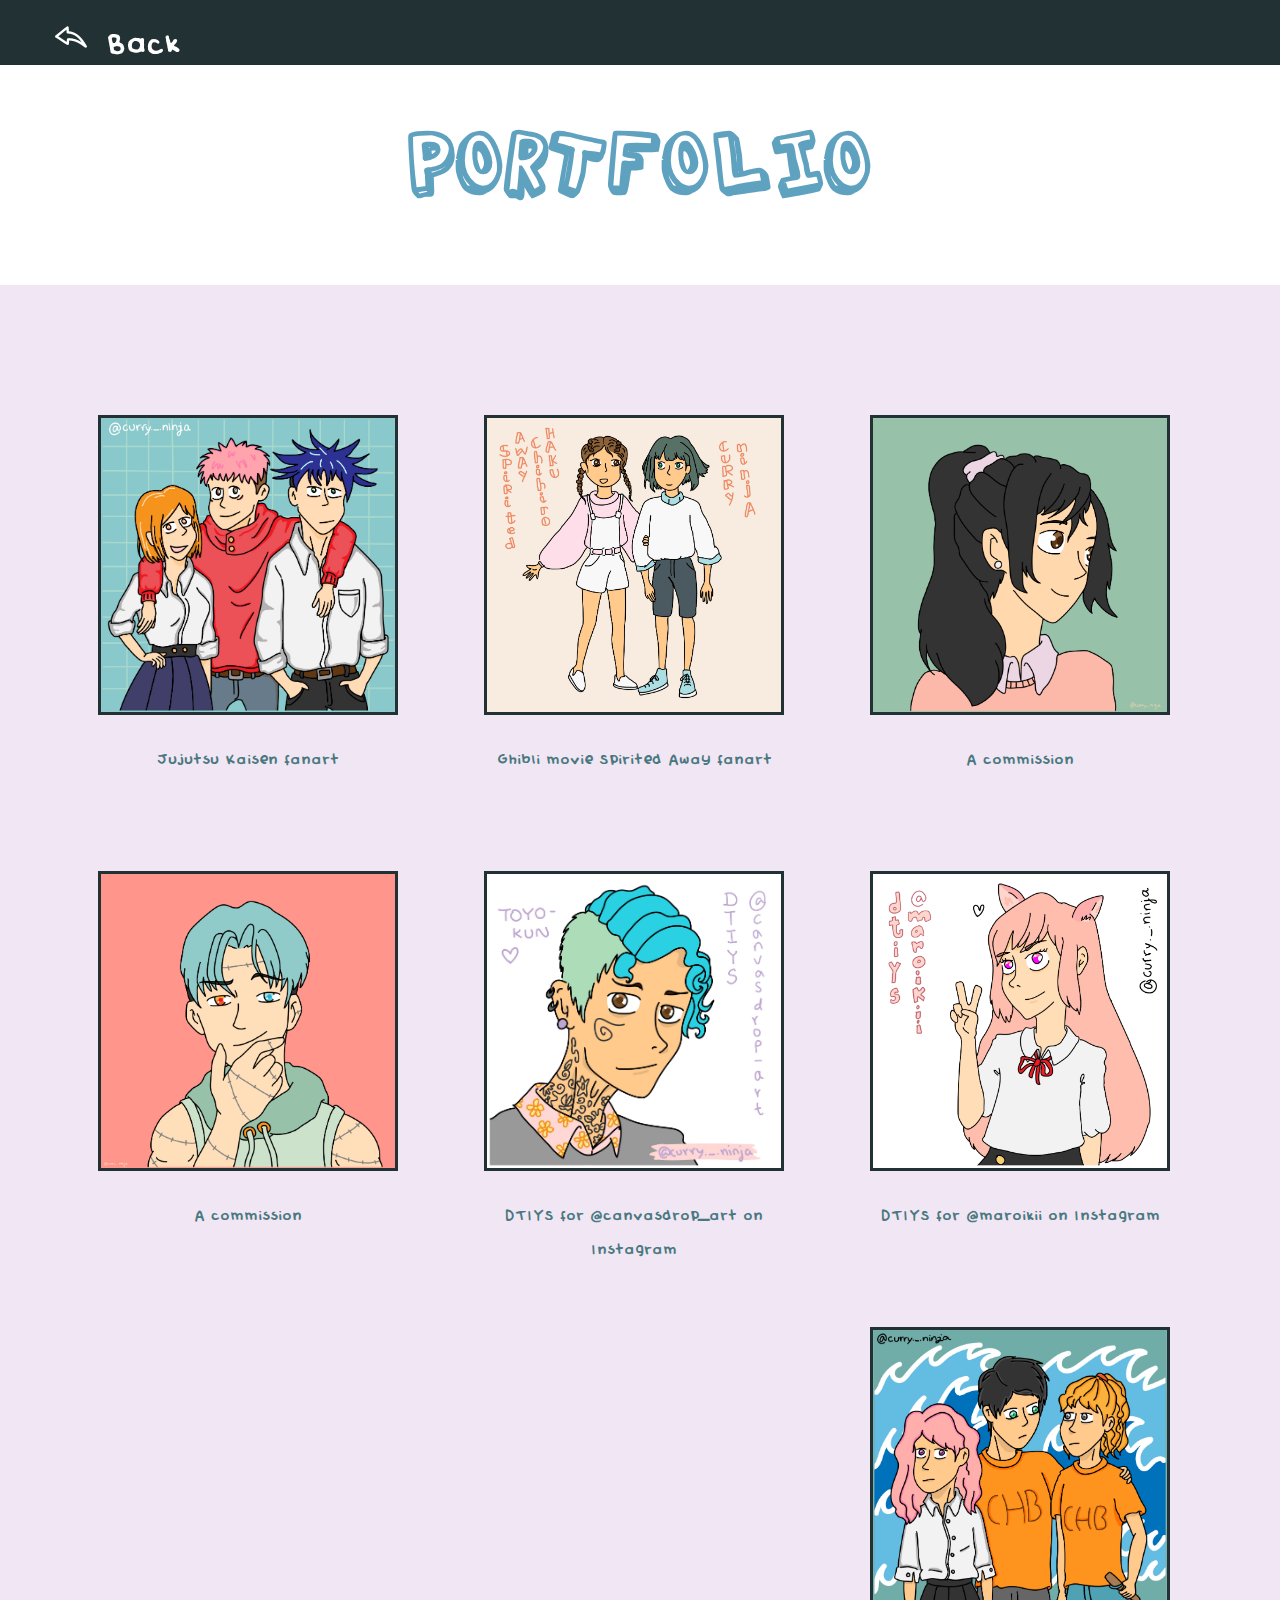
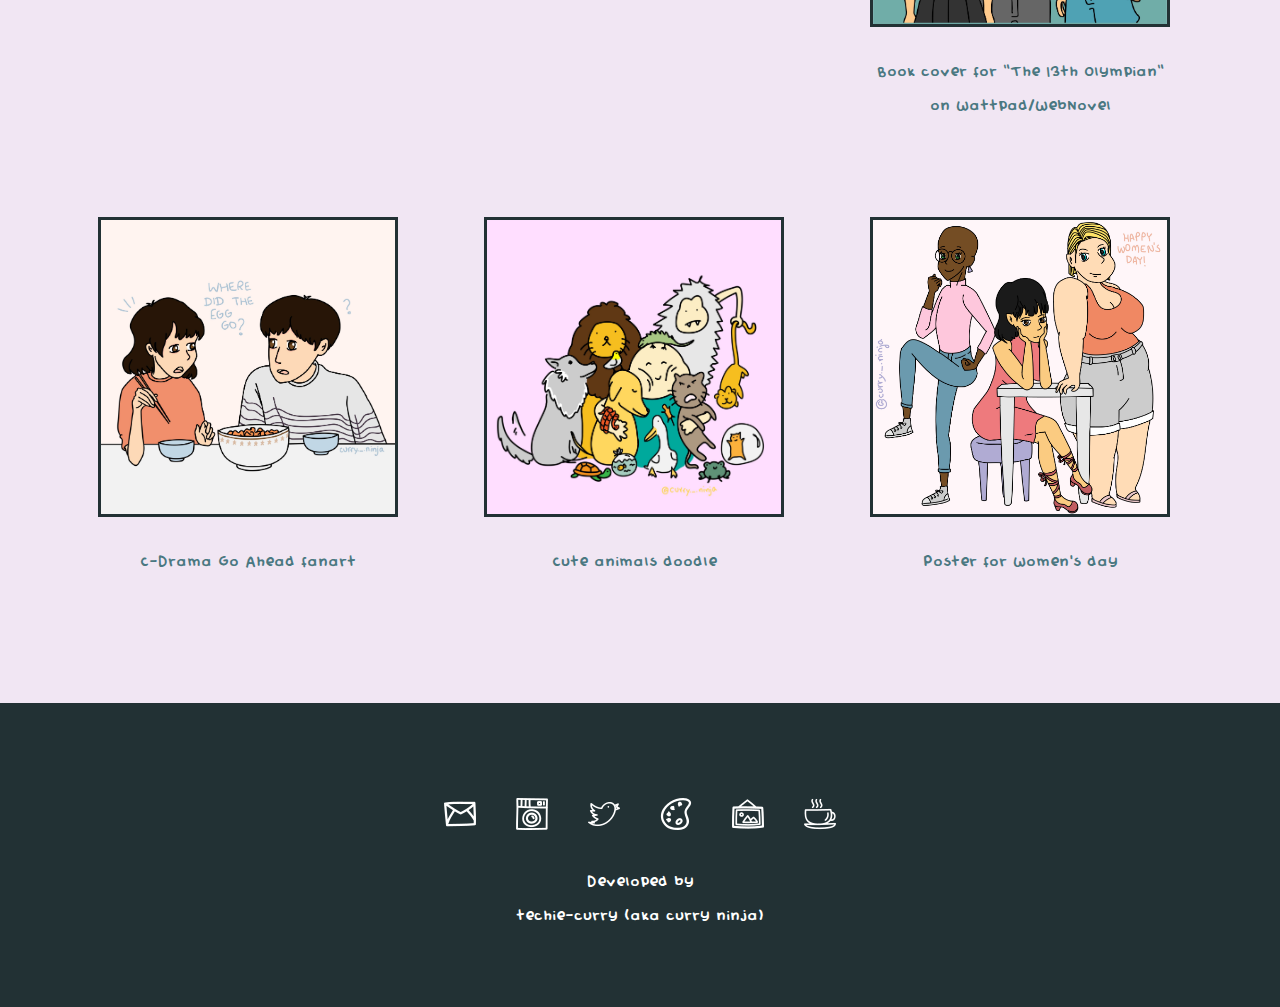
==== portfolio.html @ ada50e68 "initial commit" ====
<!DOCTYPE html>
<html>

<head>
  <meta charset="utf-8">
  <meta name="viewport" content="width=device-width, initial-scale=1.0">
  <title>CurryNinja</title>

  <link rel="icon" href="images/logo-paint.png">

  <link rel="stylesheet" type="text/css" href="stylesheet-portfolio.css">
  <link rel="stylesheet" type="text/css" href="responsive-portfolio.css">
</head>

<body>

  <!-- HEADER ------------------------------------------->

  <header>
    <div class="container">
      <div class="back">
        <a href="index.html"><img src = "images/logo-back.png" oncontextmenu="return false;">Back</a>
      </div>
    </div>
  </header>

  <!----------------------------------------------------->






  <!-- TOP ---------------------------------------------->

  <div class="top-wrapper">
    <h1>PORTFOLIO</h1>
  </div>

  <!----------------------------------------------------->






  <!-- PORTFOLIO ---------------------------------------->

  <div class="portfolio-wrapper">
    <div class="container">

      <div class="portfolio">
        <div class="drawing">
          <a href = "https://www.instagram.com/p/CNaFxhThSns/?utm_source=ig_web_copy_link" target=_blank><img src="images/1.jpg" height="300" width="300" oncontextmenu="return false;"></a>
        </div>
        <p class="caption">Jujutsu Kaisen fanart</p>
      </div>

      <div class="portfolio">
        <div class="drawing">
          <a href = "https://www.instagram.com/p/CNM8a5vBcYj/?utm_source=ig_web_copy_link" target=_blank><img src="images/2.jpg" height="300" width="300" oncontextmenu="return false;"></a>
        </div>
        <p class="caption">Ghibli movie Spirited Away fanart</p>
      </div>

      <div class="portfolio">
        <div class="drawing">
          <a href = "https://www.instagram.com/p/CNxbxNKBAOL/?utm_source=ig_web_copy_link" target=_blank><img src="images/3.jpg" height="300" width="300" oncontextmenu="return false;"></a>
        </div>
        <p class="caption">A commission</p>
      </div>

      <div class="portfolio">
        <div class="drawing">
          <a href = "https://www.instagram.com/p/CNyu3ddhyWX/?utm_source=ig_web_copy_link" target=_blank><img src="images/4.jpg" height="300" width="300" oncontextmenu="return false;"></a>
        </div>
        <p class="caption">A commission</p>
      </div>

      <div class="portfolio">
        <div class="drawing">
          <a href = "https://www.instagram.com/p/CM2CcdZBlGm/?utm_source=ig_web_copy_link" target=_blank><img src="images/5.jpg" height="300" width="300" oncontextmenu="return false;"></a>
        </div>
        <p class="caption">DTIYS for @canvasdrop_art on Instagram</p>
      </div>

      <div class="portfolio">
        <div class="drawing">
          <a href = "https://www.instagram.com/p/CM4-lOSB3U6/?utm_source=ig_web_copy_link" target=_blank><img src="images/6.jpg" height="300" width="300" oncontextmenu="return false;"></a>
        </div>
        <p class="caption">DTIYS for @maroikii on Instagram</p>
      </div>

      <div class="portfolio">
        <div class="drawing">
          <a href = "https://www.instagram.com/p/CNjtvC_h6W_/?utm_source=ig_web_copy_link" target=_blank><img src="images/7.jpg" height="300" width="300" oncontextmenu="return false;"></a>
        </div>
        <p class="caption">Book cover for "The 13th Olympian" on Wattpad/WebNovel</p>
      </div>

      <div class="portfolio">
        <div class="drawing">
          <a href = "https://www.instagram.com/p/CMUZdmrrEdI/?utm_source=ig_web_copy_link" target=_blank><img src="images/8.jpg" height="300" width="300" oncontextmenu="return false;"></a>
        </div>
        <p class="caption">C-Drama Go Ahead fanart</p>
      </div>

      <div class="portfolio">
        <div class="drawing">
          <a href = "https://www.instagram.com/p/CMj2_ulhbhz/?utm_source=ig_web_copy_link" target=_blank><img src="images/9.jpg" height="300" width="300" oncontextmenu="return false;"></a>
        </div>
        <p class="caption">Cute animals doodle</p>
      </div>

      <div class="portfolio">
        <div class="drawing">
          <a href = "https://www.instagram.com/p/CMKZTgSLp9M/?utm_source=ig_web_copy_link" target=_blank><img src="images/10.jpg" height="300" width="300" oncontextmenu="return false;"></a>
        </div>
        <p class="caption">Poster for Women's day</p>
      </div>

      <div class="clear"></div>

    </div>
  </div>

  <!----------------------------------------------------->






  <!-- FOOTER ------------------------------------------->

  <footer id="footer">
    <div class="container">

      <div class="icons">
        <a href="mailto:curryninja606@gmail.com"><img src = "images/logo-mail.png" oncontextmenu="return false;"></a>
        <a href="http://instagram.com/curry._.ninja" target=_blank><img src = "images/logo-ig.png" oncontextmenu="return false;"></a>
        <a href="http://twitter.com/_curry_ninja_" target=_blank><img src = "images/logo-twitter.png" oncontextmenu="return false;"></a>
        <a href="https://www.fiverr.com/curry_ninja?up_rollout=true" target=_blank><img src = "images/logo-paint.png" oncontextmenu="return false;"></a>
        <a href="https://curry-ninja.creator-spring.com/" target=_blank><img src = "images/logo-prints.png" oncontextmenu="return false;"></a>
        <a href="https://ko-fi.com/curryninja" target=_blank><img src = "images/logo-coffee.png" oncontextmenu="return false;"></a>
      </div>

      <div class="credits">
        <p>Developed by<br>techie-curry (aka curry ninja)</p>
      </div>

    </div>
  </footer>

  <!----------------------------------------------------->

</body>
</html>
---- stylesheet-portfolio.css ----
* {
  box-sizing: border-box;
}

html, body,
h1, h2, h3, p, div {
  margin: 0;
  padding: 0;
}

body {
  font-family: 'Lemons Can Fly', sans-serif;
  font-size: 30px;
}

a {
  text-decoration: none;
}

.clear {
  clear: left;
}

@font-face {
  font-family: 'Action Jackson';
  src: url('fonts/actionj.ttf');
}

@font-face {
  font-family: 'Lemons Can Fly';
  src: url('fonts/Lemons Can Fly.ttf');
}

:root {
  --pink: #F1E6F3;
  --oxford-blue: #223134;

  --font-body: 'Lemons Can Fly', sans-serif;
  --font-heading: 'Action Jackson', sans-serif;
}

.container {
  max-width: 1170px;
  margin: 0 auto;
}

/********************************************************/






/************************ HEADER ************************/

header {
  height: 65px;
  width: 100%;
  background-color: var(--oxford-blue);
  position: fixed;
  top: 0;
  z-index: 10;
}

.back {
  float: left;
  margin-right: -25px;
}

.back img {
  padding-right: 20px;
}

.back a {
  line-height: 65px;
  color: white;
  display: block;
  float: left;
  font-size: 60px;
}

.back img:hover {
  color: #B8E3F7;
}

/********************************************************/






/************************ TOP ***************************/

.top-wrapper {
  padding: 60px 0;
  margin-top: 65px;
  color: #5FA2C0;
  text-align: center;
  transition: all 2s;
}

.top-wrapper h1 {
  font-family: var(--font-heading);
  margin-bottom: 10px;
  font-size: 85px;
}

/********************************************************/






/************************ PORTFOLIO *********************/

.portfolio-wrapper {
  padding: 80px 0;
  text-align: center;
  background-color: #F1E6F3;
}

.portfolio {
  padding: 50px 0;
  float: left;
  width: 33%;
}

.drawing {
  position: relative;
  opacity: 1;
}

.drawing:active {
  top: 7px;
}

.drawing:hover {
  transition: all .5s;
  transform: scale(1.05);
}

.drawing img {
  border: 3px solid var(--oxford-blue);
}

.caption {
  display: inline-block;
  margin-top: 15px;
  color: #4A7881;
  width: 80%;
}

.btn {
  padding: 12px 24px;
  color: white;
  display: inline-block;
}

/********************************************************/






/************************ FOOTER ************************/

footer {
  text-align: center;
  background-color: var(--oxford-blue);
  bottom: 0;
  padding: 80px 0;
  width: 100%;
}

.icons {
  display: inline-block;
}

.icons a {
  padding: 15px 20px;
  float: left;
  border-radius: 50%;
  cursor: pointer;
}

.icons a:hover {
  background-color: black;
}

.credits {
  color: white;
}
---- responsive-portfolio.css ----
@media all and (max-width: 1024px) {

  .back {
    -webkit-tap-highlight-color: transparent;
  }

  .top-wrapper h1 {
    margin-bottom: 10px;
    font-size: 50px;
  }

  .portfolio {
    padding: 20px 0;
    float: left;
    width: 50%;
    -webkit-tap-highlight-color: transparent;
  }

  .icons a {
    width: 16.66%;
    -webkit-tap-highlight-color: transparent;
  }

}

/********************************************************/






/************************ TABLETS ***********************/

@media all and (max-width: 1000px) {

  .back {
    -webkit-tap-highlight-color: transparent;
  }

  .top-wrapper h1 {
    margin-bottom: 10px;
    font-size: 50px;
  }

  .portfolio {
    padding: 20px 0;
    float: left;
    width: 50%;
    -webkit-tap-highlight-color: transparent;
  }

  .icons a {
    width: 16.66%;
    -webkit-tap-highlight-color: transparent;
  }

}

/********************************************************/






/************************ SMARTPHONES *******************/

@media all and (max-width: 670px) {

  .back {
    -webkit-tap-highlight-color: transparent;
  }

  .top-wrapper h1 {
    margin-bottom: 10px;
    font-size: 50px;
  }

  .portfolio {
    padding: 20px 0;
    float: left;
    width: 100%;
    -webkit-tap-highlight-color: transparent;
  }

  .icons a {
    width: 16.66%;
    -webkit-tap-highlight-color: transparent;
    padding: 10px 13px 3px 13px;
  }

  .credits {
    font-size: 30px;
  }

}
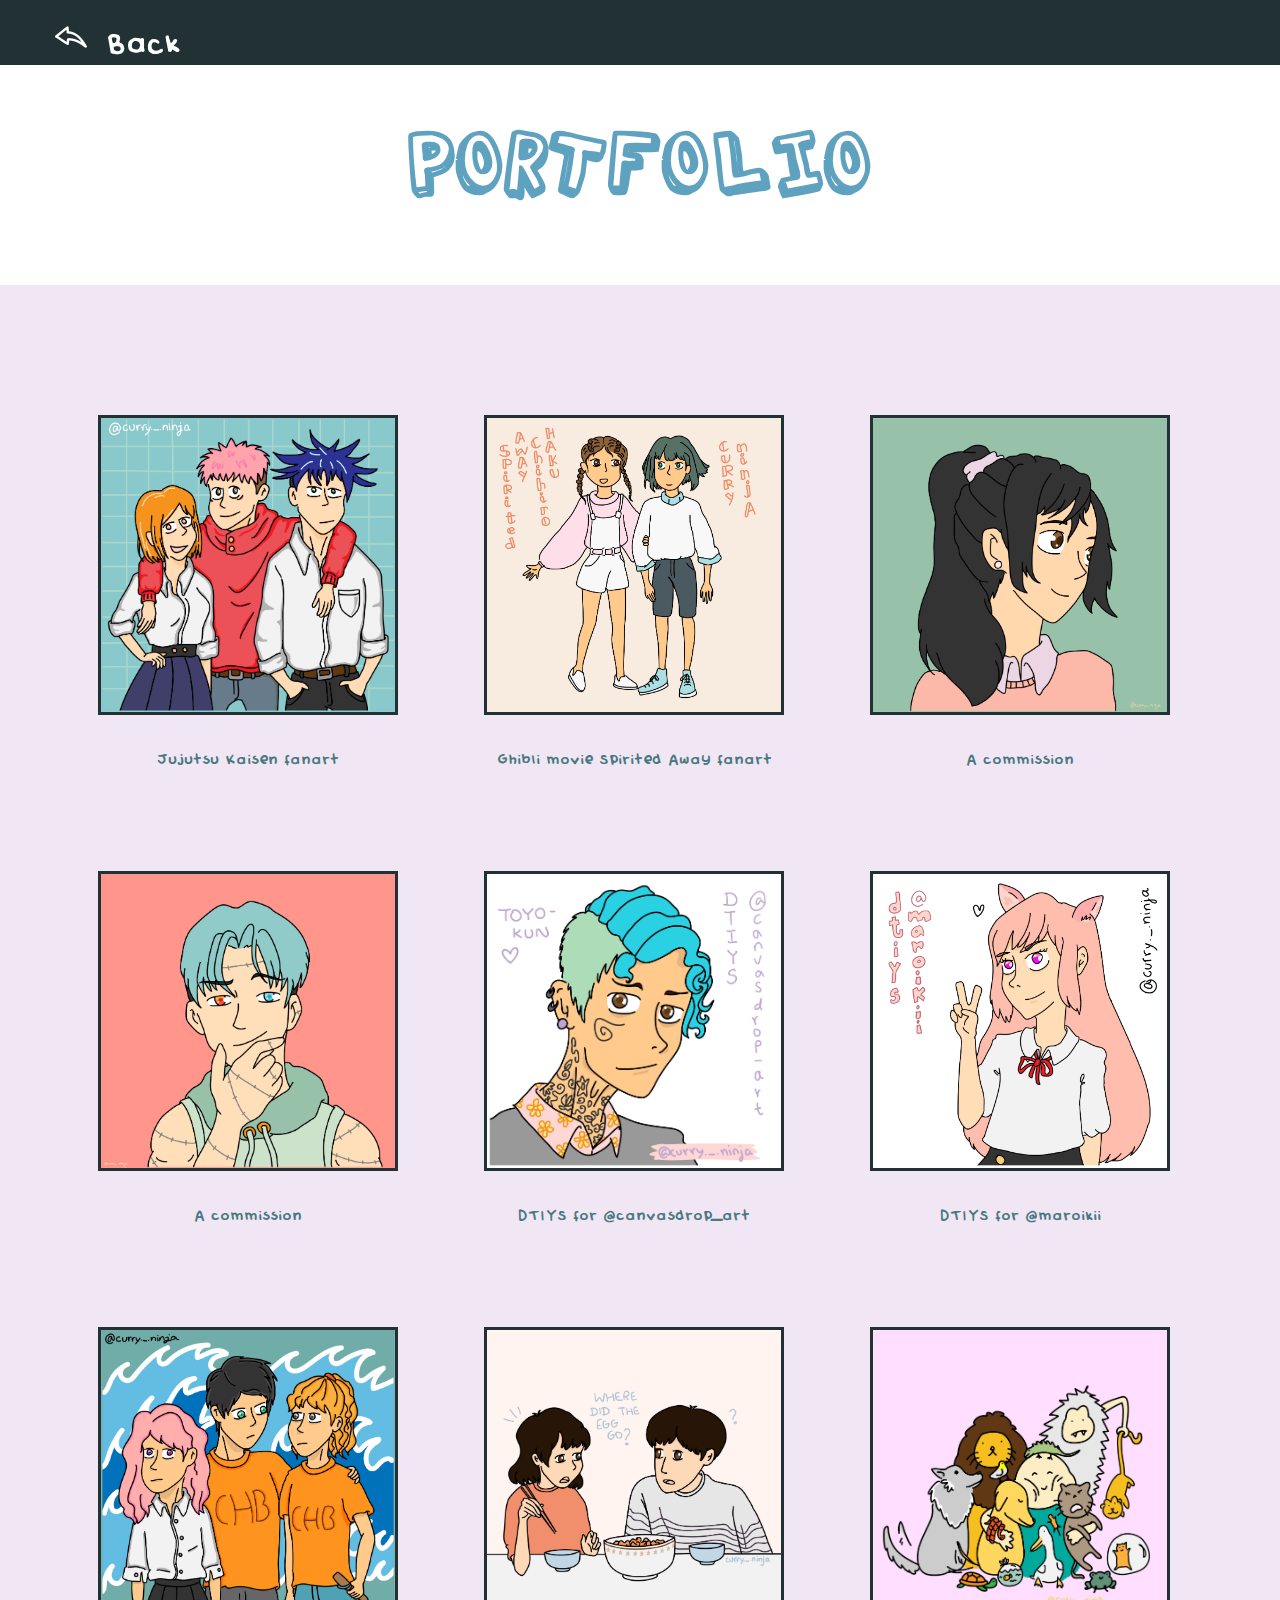
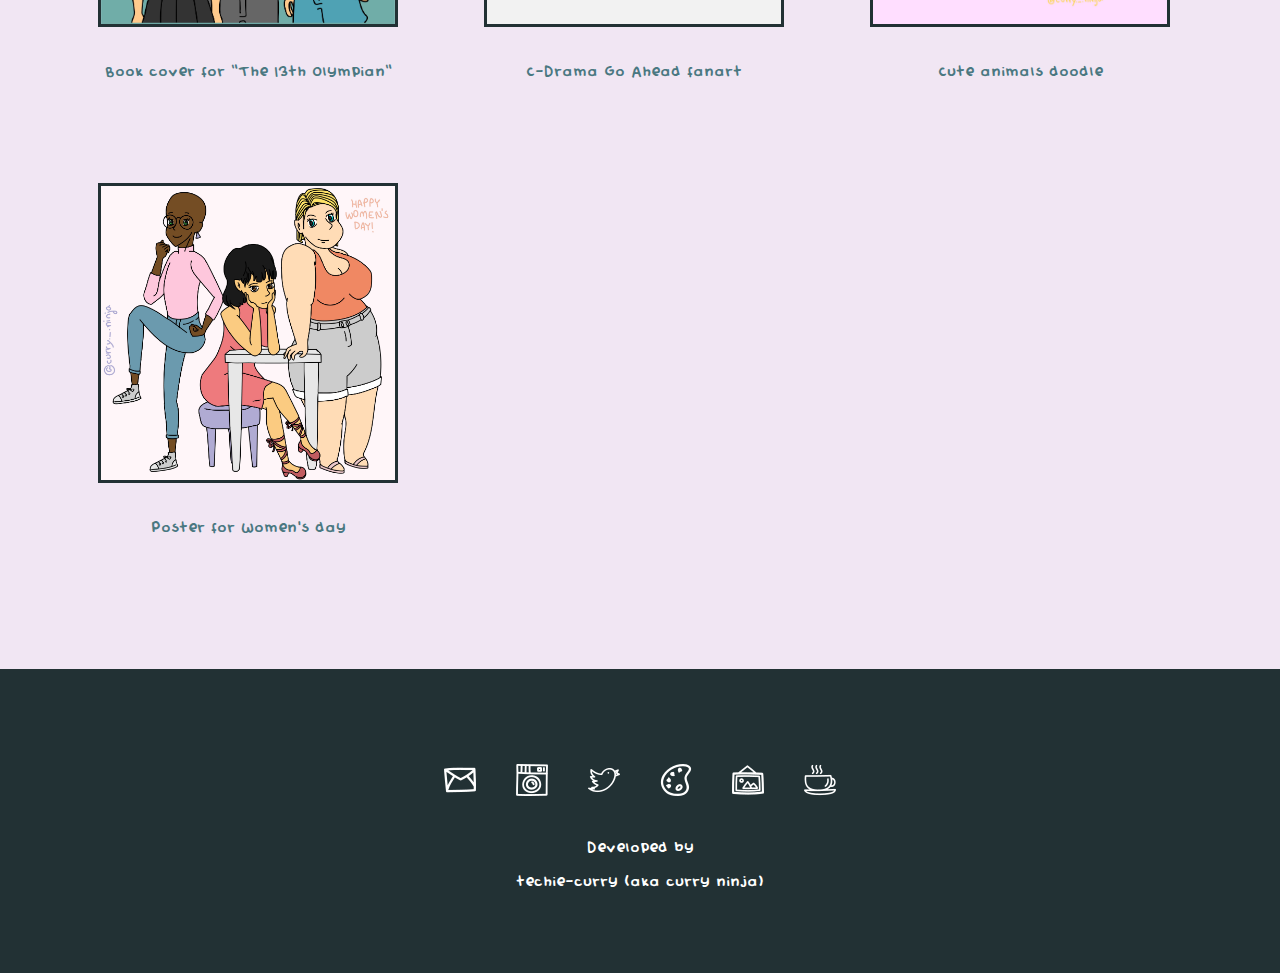
==== commit 4f793537: "Fixed the crooked alignment" ====
--- a/portfolio.html
+++ b/portfolio.html
@@ -81,21 +81,21 @@
         <div class="drawing">
           <a href = "https://www.instagram.com/p/CM2CcdZBlGm/?utm_source=ig_web_copy_link" target=_blank><img src="images/5.jpg" height="300" width="300" oncontextmenu="return false;"></a>
         </div>
-        <p class="caption">DTIYS for @canvasdrop_art on Instagram</p>
+        <p class="caption">DTIYS for @canvasdrop_art</p>
       </div>
 
       <div class="portfolio">
         <div class="drawing">
           <a href = "https://www.instagram.com/p/CM4-lOSB3U6/?utm_source=ig_web_copy_link" target=_blank><img src="images/6.jpg" height="300" width="300" oncontextmenu="return false;"></a>
         </div>
-        <p class="caption">DTIYS for @maroikii on Instagram</p>
+        <p class="caption">DTIYS for @maroikii</p>
       </div>
 
       <div class="portfolio">
         <div class="drawing">
           <a href = "https://www.instagram.com/p/CNjtvC_h6W_/?utm_source=ig_web_copy_link" target=_blank><img src="images/7.jpg" height="300" width="300" oncontextmenu="return false;"></a>
         </div>
-        <p class="caption">Book cover for "The 13th Olympian" on Wattpad/WebNovel</p>
+        <p class="caption">Book cover for "The 13th Olympian"</p>
       </div>
 
       <div class="portfolio">
